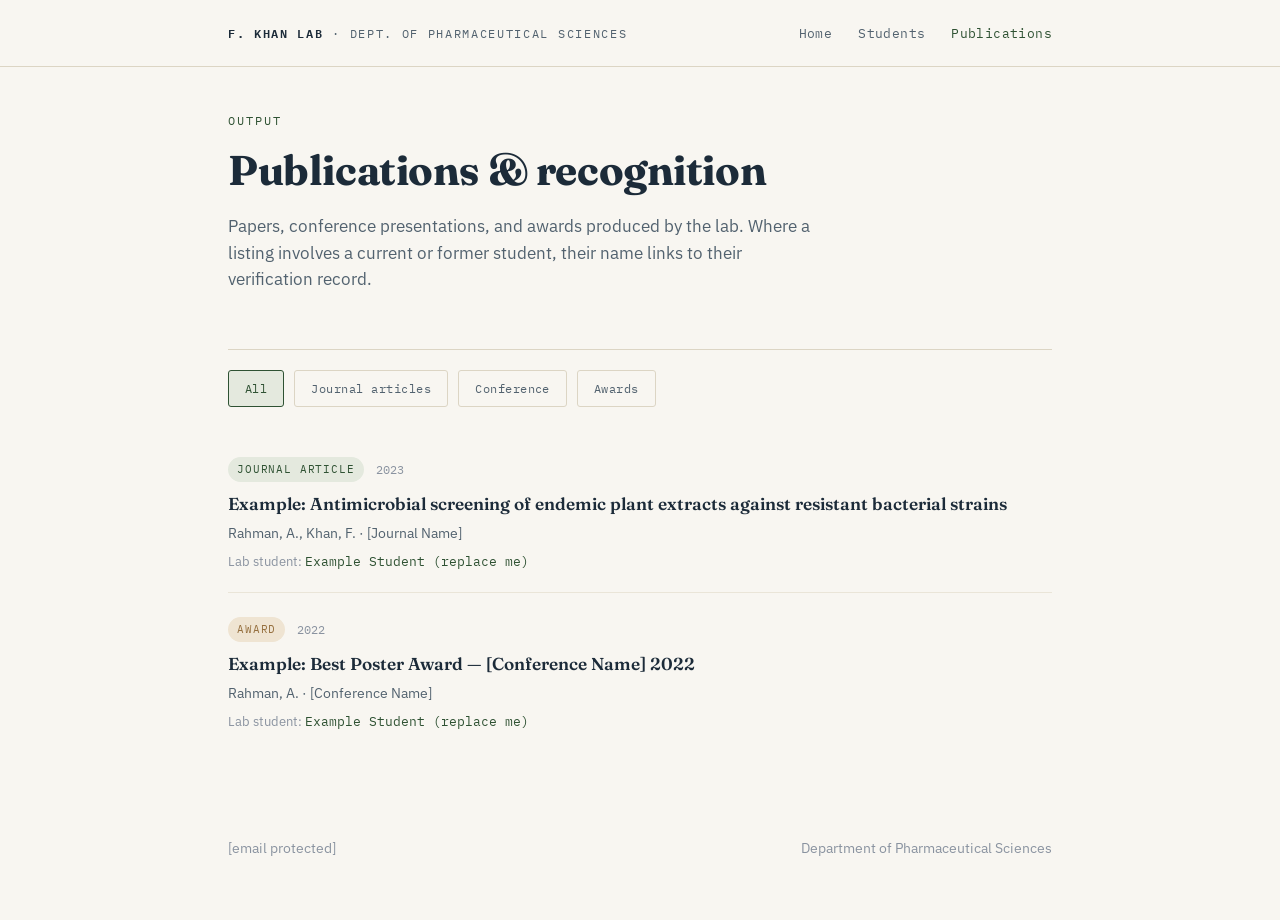
==== publications.html @ f3dda499 "Initial site upload" ====
<!DOCTYPE html>
<html lang="en">
<head>
<meta charset="UTF-8">
<meta name="viewport" content="width=device-width, initial-scale=1.0">
<title>Publications &amp; Output — F. Khan Lab</title>
<meta name="description" content="Publications, conference presentations, and awards from Dr. Ferdous Khan's research lab.">
<link rel="preconnect" href="https://fonts.googleapis.com">
<link href="https://fonts.googleapis.com/css2?family=Fraunces:ital,wght@0,400;0,600;0,700;1,400&family=IBM+Plex+Sans:wght@400;500;600&family=IBM+Plex+Mono:wght@400;500&display=swap" rel="stylesheet">
<link rel="stylesheet" href="css/style.css">
</head>
<body>

<header class="masthead">
  <div class="masthead-inner">
    <div class="masthead-mark"><strong>F. Khan Lab</strong> · Dept. of Pharmaceutical Sciences</div>
    <nav class="masthead-nav">
      <a href="index.html">Home</a>
      <a href="students.html">Students</a>
      <a href="publications.html" class="active">Publications</a>
    </nav>
  </div>
</header>

<div class="wrap">
  <section class="hero" style="padding-top:44px; padding-bottom:28px;">
    <p class="eyebrow">Output</p>
    <h1 style="font-size: clamp(1.8rem, 4vw, 2.6rem);">Publications &amp; recognition</h1>
    <p class="role-line">
      Papers, conference presentations, and awards produced by the lab.
      Where a listing involves a current or former student, their name
      links to their verification record.
    </p>
  </section>

  <section class="block" style="border-bottom:none; padding-top:20px;">
    <div class="roster-controls">
      <button class="filter-btn active" data-filter="all">All</button>
      <button class="filter-btn" data-filter="journal">Journal articles</button>
      <button class="filter-btn" data-filter="conference">Conference</button>
      <button class="filter-btn" data-filter="award">Awards</button>
    </div>

    <div class="pub-list" id="pubList"></div>
    <p class="empty-state" id="pubEmpty" style="display:none;">No entries in this category yet.</p>
  </section>
</div>

<footer>
  <div class="wrap">
    <span>[email protected]</span>
    <span>Department of Pharmaceutical Sciences</span>
  </div>
</footer>

<script src="js/students-data.js"></script>
<script src="js/publications-data.js"></script>
<script src="js/publications.js"></script>
</body>
</html>
---- css/style.css ----
/* ============================================================
   DESIGN TOKENS
   ============================================================ */
:root {
  --bg: #F8F6F1;
  --bg-panel: #F1ECE0;
  --ink: #1C2B39;
  --ink-soft: #52626F;
  --ink-faint: #8A93A0;
  --accent-green: #2F5233;
  --accent-green-soft: #E4E9DE;
  --accent-brass: #96703F;
  --accent-brass-soft: #EFE4D2;
  --accent-seal: #9C3B2C;
  --line: #DCD5C4;
  --line-soft: #EAE5D8;
  --radius: 3px;

  --font-display: "Fraunces", "Iowan Old Style", serif;
  --font-body: "IBM Plex Sans", -apple-system, sans-serif;
  --font-mono: "IBM Plex Mono", "Courier New", monospace;
}

@font-face {
  font-family: "Fraunces";
  src: local("Fraunces");
}

* { box-sizing: border-box; }

html { scroll-behavior: smooth; }

body {
  margin: 0;
  background: var(--bg);
  color: var(--ink);
  font-family: var(--font-body);
  font-size: 16px;
  line-height: 1.6;
  -webkit-font-smoothing: antialiased;
}

a { color: var(--accent-green); text-decoration: none; }
a:hover { text-decoration: underline; }
a:focus-visible, button:focus-visible, input:focus-visible {
  outline: 2px solid var(--accent-green);
  outline-offset: 3px;
}

img { max-width: 100%; display: block; }

.wrap {
  max-width: 880px;
  margin: 0 auto;
  padding: 0 28px;
}

/* ============================================================
   MASTHEAD / NAV
   ============================================================ */
.masthead {
  border-bottom: 1px solid var(--line);
  background: var(--bg);
}

.masthead-inner {
  max-width: 880px;
  margin: 0 auto;
  padding: 20px 28px;
  display: flex;
  align-items: baseline;
  justify-content: space-between;
  flex-wrap: wrap;
  gap: 10px;
}

.masthead-mark {
  font-family: var(--font-mono);
  font-size: 12px;
  letter-spacing: 0.14em;
  text-transform: uppercase;
  color: var(--ink-soft);
}

.masthead-mark strong {
  color: var(--ink);
  font-weight: 600;
}

nav.masthead-nav a {
  font-family: var(--font-mono);
  font-size: 13px;
  letter-spacing: 0.03em;
  color: var(--ink-soft);
  margin-left: 22px;
}

nav.masthead-nav a:hover,
nav.masthead-nav a.active {
  color: var(--accent-green);
}

/* ============================================================
   HERO
   ============================================================ */
.hero {
  position: relative;
  padding: 64px 0 40px;
  border-bottom: 1px solid var(--line);
  overflow: hidden;
}

.hero-watermark {
  position: absolute;
  top: 10px;
  right: -10px;
  width: 180px;
  height: 180px;
  opacity: 0.05;
  pointer-events: none;
}

.eyebrow {
  font-family: var(--font-mono);
  font-size: 12px;
  letter-spacing: 0.16em;
  text-transform: uppercase;
  color: var(--accent-green);
  margin: 0 0 18px;
}

.hero h1 {
  font-family: var(--font-display);
  font-weight: 700;
  font-size: clamp(2.2rem, 5vw, 3.4rem);
  line-height: 1.08;
  margin: 0 0 20px;
  letter-spacing: -0.01em;
}

.hero .role-line {
  font-size: 1.05rem;
  color: var(--ink-soft);
  margin: 0 0 28px;
  max-width: 60ch;
}

.hero .lede {
  font-family: var(--font-display);
  font-weight: 400;
  font-style: italic;
  font-size: 1.25rem;
  line-height: 1.5;
  color: var(--ink);
  max-width: 58ch;
  border-left: 3px solid var(--accent-green);
  padding-left: 20px;
  margin: 0;
}

/* ============================================================
   SECTIONS
   ============================================================ */
section.block {
  padding: 52px 0;
  border-bottom: 1px solid var(--line);
}

section.block:last-of-type { border-bottom: none; }

.section-head {
  display: flex;
  align-items: baseline;
  gap: 14px;
  margin-bottom: 28px;
}

.section-head .index {
  font-family: var(--font-mono);
  font-size: 12px;
  color: var(--accent-brass);
  letter-spacing: 0.08em;
}

.section-head h2 {
  font-family: var(--font-display);
  font-size: 1.7rem;
  font-weight: 600;
  margin: 0;
}

.section-intro {
  color: var(--ink-soft);
  max-width: 62ch;
  margin-bottom: 30px;
}

/* Focus area cards */
.focus-grid {
  display: grid;
  grid-template-columns: repeat(auto-fit, minmax(230px, 1fr));
  gap: 18px;
}

.focus-card {
  background: var(--bg-panel);
  border: 1px solid var(--line);
  border-radius: var(--radius);
  padding: 22px 22px 20px;
}

.focus-card .mark {
  width: 30px;
  height: 30px;
  margin-bottom: 14px;
}

.focus-card h3 {
  font-family: var(--font-display);
  font-size: 1.08rem;
  font-weight: 600;
  margin: 0 0 8px;
}

.focus-card p {
  font-size: 0.94rem;
  color: var(--ink-soft);
  margin: 0;
}

/* CTA cards */
.cta-grid {
  display: grid;
  grid-template-columns: repeat(auto-fit, minmax(240px, 1fr));
  gap: 18px;
}

.cta-card {
  display: block;
  border: 1px solid var(--line);
  border-radius: var(--radius);
  padding: 24px;
  background: var(--bg);
  transition: border-color 0.15s ease, transform 0.15s ease;
}

.cta-card:hover {
  border-color: var(--accent-green);
  text-decoration: none;
  transform: translateY(-2px);
}

.cta-card .cta-label {
  font-family: var(--font-mono);
  font-size: 11px;
  letter-spacing: 0.1em;
  text-transform: uppercase;
  color: var(--accent-brass);
  display: block;
  margin-bottom: 10px;
}

.cta-card h3 {
  font-family: var(--font-display);
  font-size: 1.25rem;
  margin: 0 0 8px;
  color: var(--ink);
}

.cta-card p {
  margin: 0;
  font-size: 0.92rem;
  color: var(--ink-soft);
}

/* ============================================================
   FOOTER
   ============================================================ */
footer {
  padding: 34px 0 60px;
  color: var(--ink-faint);
  font-size: 0.85rem;
}

footer .wrap {
  display: flex;
  justify-content: space-between;
  flex-wrap: wrap;
  gap: 10px;
}

/* ============================================================
   STUDENTS PAGE
   ============================================================ */
.roster-controls {
  display: flex;
  gap: 10px;
  flex-wrap: wrap;
  margin-bottom: 30px;
}

.roster-controls input[type="text"] {
  flex: 1;
  min-width: 200px;
  font-family: var(--font-body);
  font-size: 0.95rem;
  padding: 11px 14px;
  border: 1px solid var(--line);
  border-radius: var(--radius);
  background: var(--bg);
  color: var(--ink);
}

.filter-btn {
  font-family: var(--font-mono);
  font-size: 12px;
  letter-spacing: 0.04em;
  padding: 10px 16px;
  border: 1px solid var(--line);
  background: var(--bg);
  color: var(--ink-soft);
  border-radius: var(--radius);
  cursor: pointer;
}

.filter-btn.active {
  border-color: var(--accent-green);
  color: var(--accent-green);
  background: var(--accent-green-soft);
}

.roster-list {
  display: flex;
  flex-direction: column;
  gap: 14px;
}

.student-card {
  border: 1px solid var(--line);
  border-radius: var(--radius);
  padding: 20px 22px;
  background: var(--bg-panel);
}

.student-card-top {
  display: flex;
  justify-content: space-between;
  align-items: flex-start;
  gap: 14px;
  flex-wrap: wrap;
}

.student-card h3 {
  font-family: var(--font-display);
  font-size: 1.15rem;
  margin: 0 0 4px;
}

.student-card .role {
  font-size: 0.86rem;
  color: var(--ink-soft);
  margin: 0;
}

.status-pill {
  font-family: var(--font-mono);
  font-size: 10.5px;
  letter-spacing: 0.08em;
  text-transform: uppercase;
  padding: 4px 9px;
  border-radius: 20px;
  white-space: nowrap;
}

.status-pill.current {
  background: var(--accent-green-soft);
  color: var(--accent-green);
}

.status-pill.alumni {
  background: var(--accent-brass-soft);
  color: var(--accent-brass);
}

.student-card .project {
  margin: 12px 0 10px;
  font-size: 0.95rem;
}

.student-card .dates {
  font-family: var(--font-mono);
  font-size: 0.78rem;
  color: var(--ink-faint);
}

.student-card .verify-link {
  font-family: var(--font-mono);
  font-size: 12px;
  margin-top: 12px;
  display: inline-block;
}

.empty-state {
  color: var(--ink-faint);
  font-style: italic;
  padding: 30px 0;
}

/* ============================================================
   PUBLICATIONS PAGE
   ============================================================ */
.pub-list {
  display: flex;
  flex-direction: column;
  gap: 4px;
}

.pub-card {
  padding: 20px 0;
  border-bottom: 1px solid var(--line-soft);
}

.pub-card:last-child { border-bottom: none; }

.pub-top {
  display: flex;
  align-items: center;
  gap: 12px;
  margin-bottom: 10px;
}

.pub-title {
  font-family: var(--font-display);
  font-size: 1.08rem;
  font-weight: 600;
  margin: 0 0 6px;
  line-height: 1.4;
}

.pub-title a { color: var(--ink); }
.pub-title a:hover { color: var(--accent-green); }

.pub-meta {
  font-size: 0.88rem;
  color: var(--ink-soft);
  margin: 0;
}

.pub-linked {
  font-size: 0.82rem;
  color: var(--ink-faint);
  margin: 6px 0 0;
}

.pub-linked a { font-family: var(--font-mono); font-size: 0.8rem; }

/* ============================================================
   VERIFY PAGE — the signature element
   ============================================================ */
.verify-shell {
  max-width: 640px;
  margin: 48px auto 80px;
  padding: 0 20px;
}

.verify-back {
  font-family: var(--font-mono);
  font-size: 12px;
  color: var(--ink-soft);
  display: inline-block;
  margin-bottom: 20px;
}

.certificate {
  position: relative;
  background: var(--bg);
  border: 1.5px solid var(--ink);
  padding: 46px 42px 38px;
  overflow: hidden;
}

.certificate::before {
  content: "";
  position: absolute;
  inset: 8px;
  border: 1px solid var(--line);
  pointer-events: none;
}

.certificate-watermark {
  position: absolute;
  right: -30px;
  bottom: -30px;
  width: 220px;
  height: 220px;
  opacity: 0.05;
  pointer-events: none;
}

.certificate-eyebrow {
  font-family: var(--font-mono);
  font-size: 11.5px;
  letter-spacing: 0.16em;
  text-transform: uppercase;
  color: var(--ink-soft);
  margin: 0 0 6px;
}

.certificate h1 {
  font-family: var(--font-display);
  font-size: 1.9rem;
  font-weight: 600;
  margin: 0 0 26px;
  border-bottom: 1px solid var(--line);
  padding-bottom: 22px;
}

.cert-row {
  display: flex;
  gap: 20px;
  padding: 12px 0;
  border-bottom: 1px solid var(--line-soft);
}

.cert-row:last-of-type { border-bottom: none; }

.cert-row .cert-label {
  font-family: var(--font-mono);
  font-size: 11px;
  letter-spacing: 0.06em;
  text-transform: uppercase;
  color: var(--ink-faint);
  width: 140px;
  flex-shrink: 0;
  padding-top: 2px;
}

.cert-row .cert-value {
  font-size: 0.98rem;
  color: var(--ink);
}

.cert-row .cert-value.emphasis {
  font-family: var(--font-display);
  font-size: 1.1rem;
}

.cert-achievements {
  margin: 6px 0 0;
  padding-left: 18px;
}

.cert-achievements li {
  font-size: 0.92rem;
  margin-bottom: 4px;
}

.seal {
  position: absolute;
  top: 40px;
  right: 42px;
  width: 88px;
  height: 88px;
}

.cert-footer {
  margin-top: 30px;
  padding-top: 20px;
  border-top: 1px dashed var(--line);
  display: flex;
  justify-content: space-between;
  align-items: flex-end;
  gap: 14px;
  flex-wrap: wrap;
}

.cert-id {
  font-family: var(--font-mono);
  font-size: 11px;
  color: var(--ink-faint);
}

.cert-note {
  font-size: 0.82rem;
  color: var(--ink-soft);
  max-width: 34ch;
}

.not-found {
  text-align: center;
  padding: 60px 20px;
}

.not-found h1 {
  font-family: var(--font-display);
  font-size: 1.6rem;
}

.not-found p {
  color: var(--ink-soft);
}

.print-btn {
  font-family: var(--font-mono);
  font-size: 12px;
  border: 1px solid var(--line);
  background: var(--bg);
  color: var(--ink-soft);
  padding: 9px 16px;
  border-radius: var(--radius);
  cursor: pointer;
  margin-top: 18px;
}

.print-btn:hover { border-color: var(--accent-green); color: var(--accent-green); }

@media print {
  .masthead, .verify-back, .print-btn, footer { display: none; }
  body { background: #fff; }
  .certificate { border-color: #000; }
}

@media (max-width: 560px) {
  .cert-row { flex-direction: column; gap: 4px; }
  .cert-row .cert-label { width: auto; }
  .seal { display: none; }
}

@media (prefers-reduced-motion: reduce) {
  html { scroll-behavior: auto; }
  .cta-card { transition: none; }
}
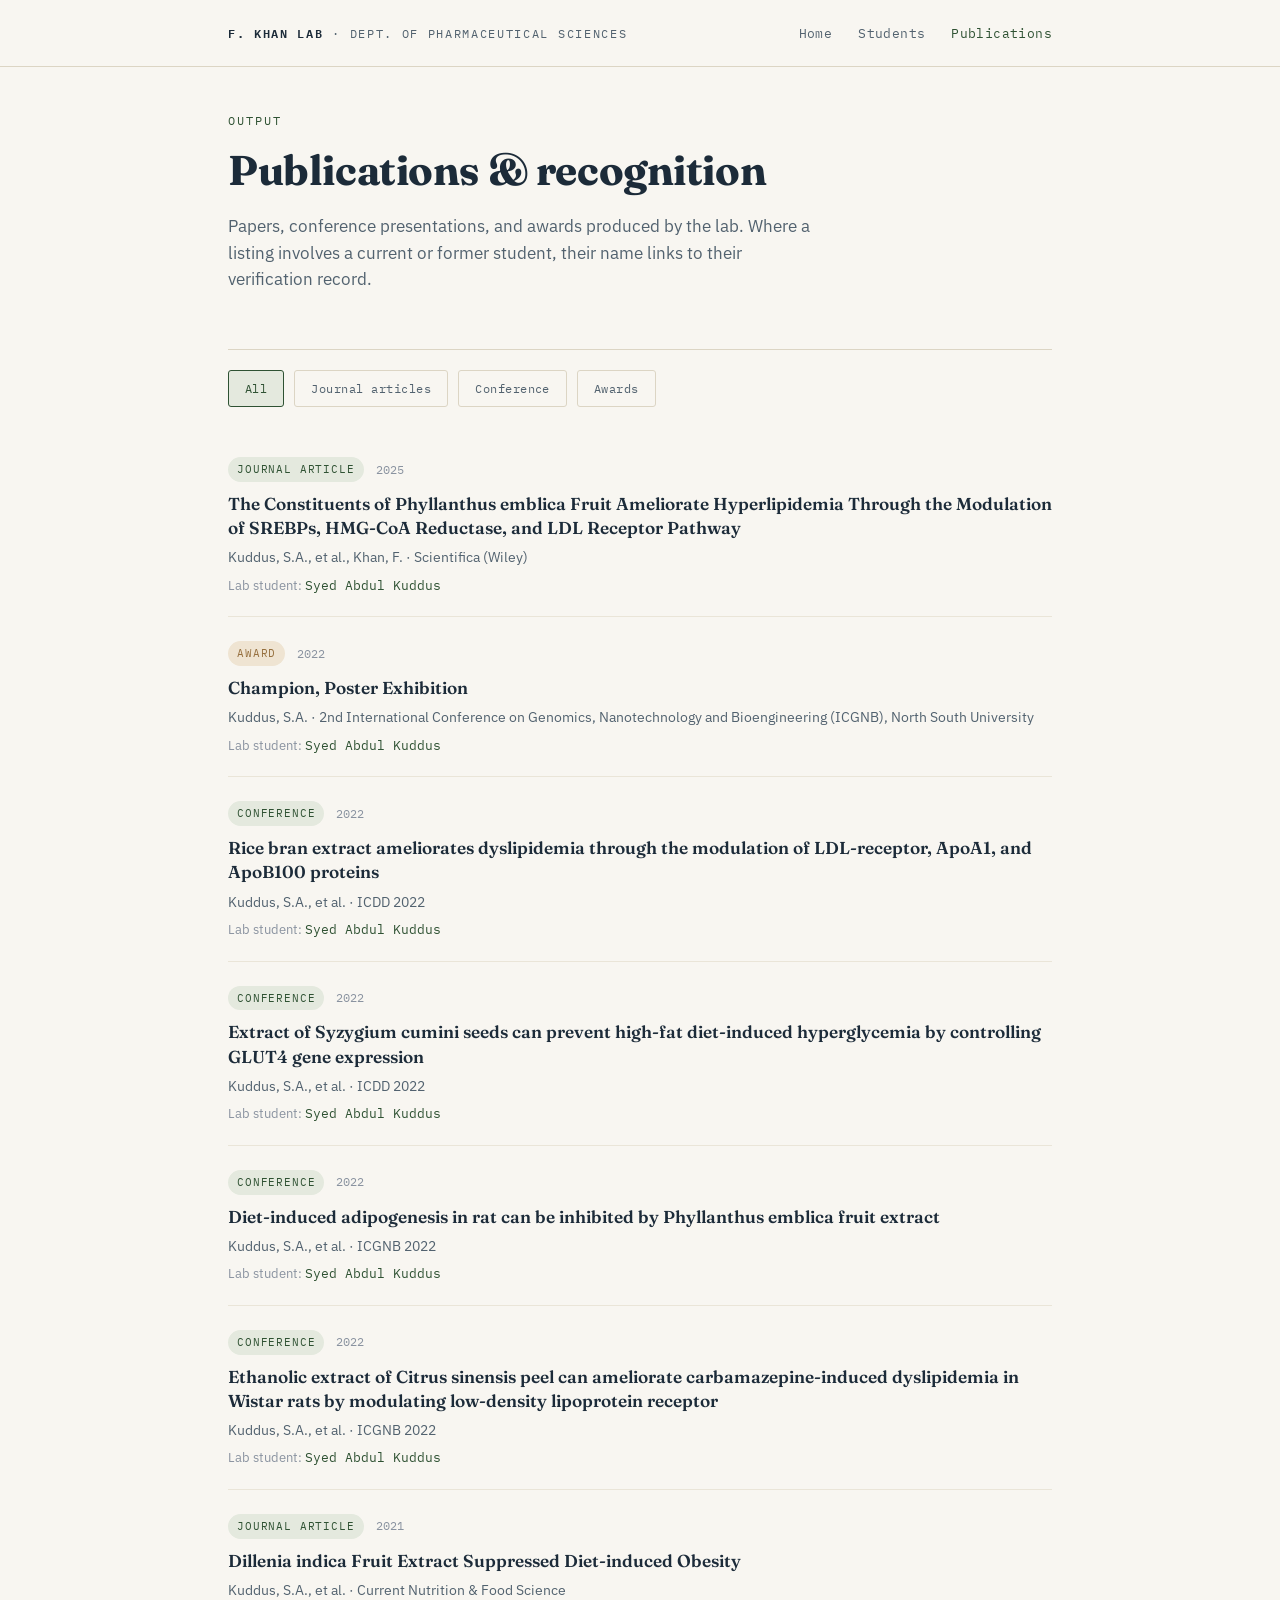
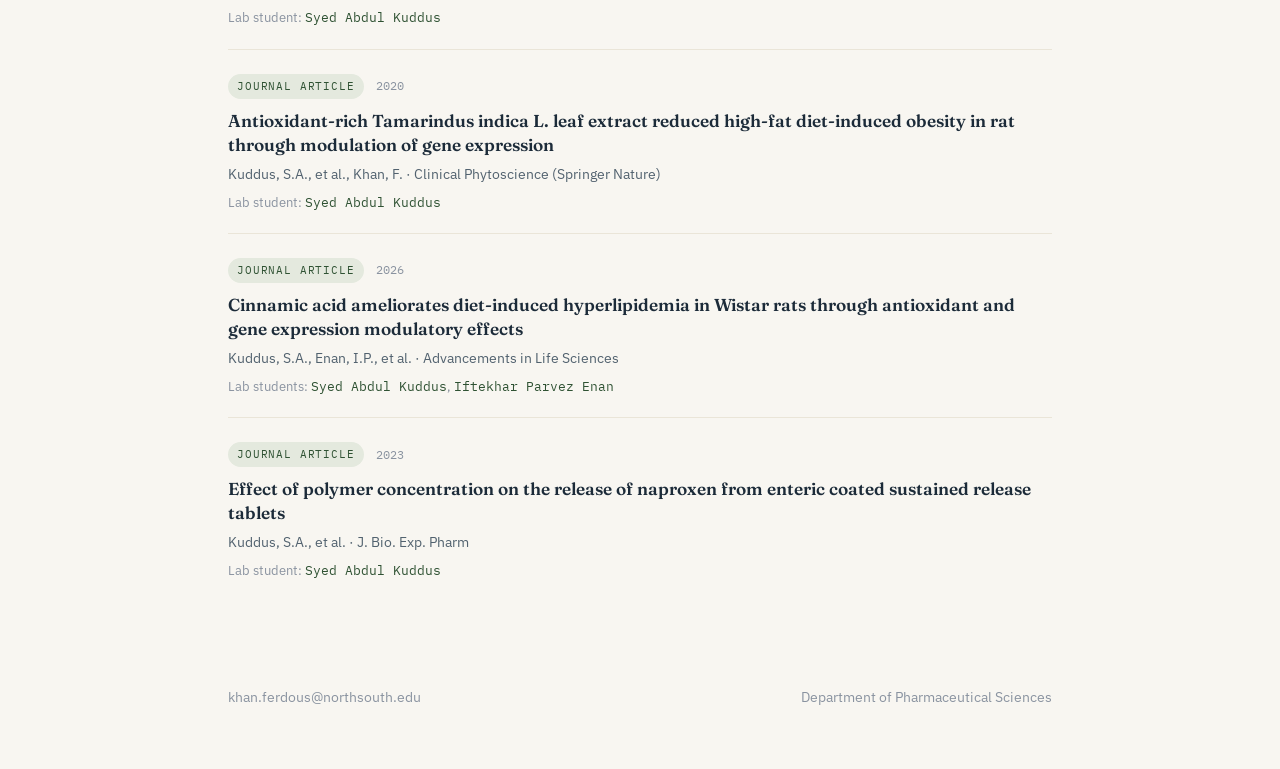
==== commit 2242d520: "Update publications.html" ====
--- a/publications.html
+++ b/publications.html
@@ -48,7 +48,7 @@
 
 <footer>
   <div class="wrap">
-    <span>[email protected]</span>
+    <span>khan.ferdous@northsouth.edu</span>
     <span>Department of Pharmaceutical Sciences</span>
   </div>
 </footer>
--- a/css/style.css
+++ b/css/style.css
@@ -228,6 +228,50 @@
   margin: 0;
 }
 
+/* Technique tags */
+.tag-list {
+  display: flex;
+  flex-wrap: wrap;
+  gap: 8px;
+  margin-top: 18px;
+}
+
+.tag {
+  font-family: var(--font-mono);
+  font-size: 11.5px;
+  letter-spacing: 0.03em;
+  padding: 6px 12px;
+  border: 1px solid var(--line);
+  border-radius: 20px;
+  color: var(--ink-soft);
+  background: var(--bg);
+}
+
+/* Callout panel — "currently developing" */
+.callout-panel {
+  border-left: 3px solid var(--accent-brass);
+  background: var(--accent-brass-soft);
+  padding: 18px 22px;
+  border-radius: 0 var(--radius) var(--radius) 0;
+  margin-top: 26px;
+}
+
+.callout-panel .callout-label {
+  font-family: var(--font-mono);
+  font-size: 11px;
+  letter-spacing: 0.08em;
+  text-transform: uppercase;
+  color: var(--accent-brass);
+  display: block;
+  margin-bottom: 8px;
+}
+
+.callout-panel p {
+  margin: 0;
+  font-size: 0.95rem;
+  color: var(--ink);
+}
+
 /* CTA cards */
 .cta-grid {
   display: grid;
